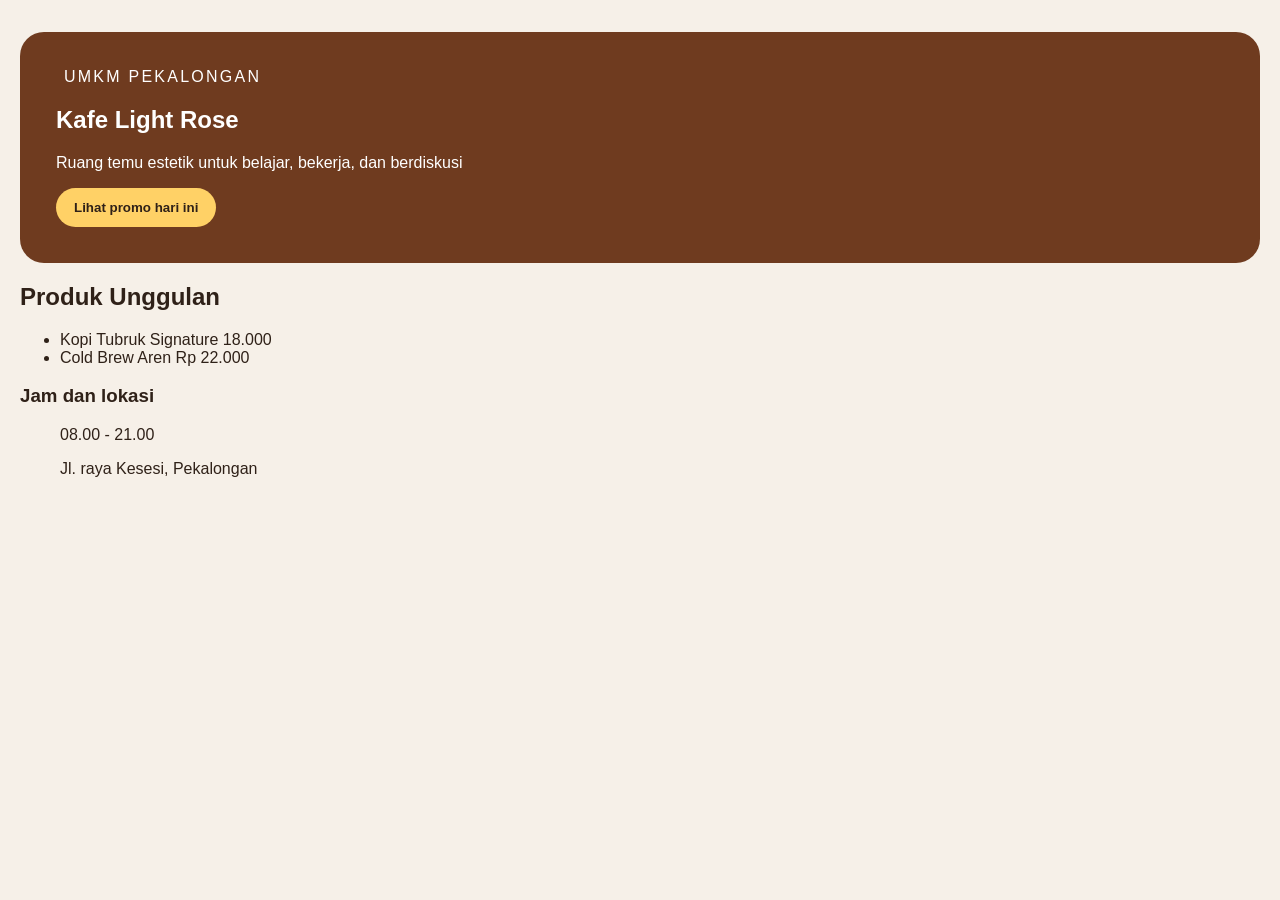
==== index.html @ cd609047 "Perbaiki path CSS agar terbaca di GitHub Pages" ====
<doctype html>
<html lang= "id">
    <head>
        <meta  charset="utf-8" />
        <meta name="viewport" content="width=device-width, initial-scale-1" /> 
        <title> Kafe Light Rose </title> 
        <link rel="stylesheet" href="CSS/style.css" /> 
    </head> 
    <body>
       <main class="page">
             <section class="hero"> 
             <p class="eyebrow"> UMKM Pekalongan</p> 
             <h1> Kafe Light Rose </h1> 
             <p> Ruang temu estetik untuk belajar, bekerja, dan berdiskusi</p> 
             <button id="promoButton" type="button">Lihat promo hari ini</button> 
            </section> 

            <section aria-labelledby="produk-title">
            <h2 id="produk-title">Produk Unggulan</h2> 
            <ul class="product"> 
                <li> Kopi Tubruk Signature 18.000</1i> 
                <li> Cold Brew Aren Rp 22.000</li>
            </ul> 
            </section> 

            <section aria-labelledby="buka-lokasi">
                <h3 id="buka-lokasi"> Jam dan lokasi</h3>
                <ul class= "info">
                    <P> 08.00 - 21.00</P>
                    <p> Jl. raya Kesesi, Pekalongan </p>
                </ul>
            </section>


        </main> 
        <script src="JS/script.js"></script> 
    </body> 
    </html>
---- CSS/style.css ----
body {
    margin: 0;
    color: #2f2118;
    background: #f6f0e8;
    font-family: Arial, sans-serif;
}

.page {
    max-width: 920 px;
    margin: 0 auto;
    padding: 32px 20px;
}

.hero {
    padding: 36px;
    color: white;
    background: #6f3b1f;
    border-radius: 24px;
}

.eyebrow {
    margin: 0.0 8px;
    letter-spacing: 0.14em;
    text-transform: uppercase;
}

.products {
    padding-left: 1.2rem;
}

button {
    padding: 12px 18px;
    color: #2f2118;
    font-weight: 700;
    cursor: pointer;
    background: #ffd166;
    border: 0;
    border-radius: 999px;
}
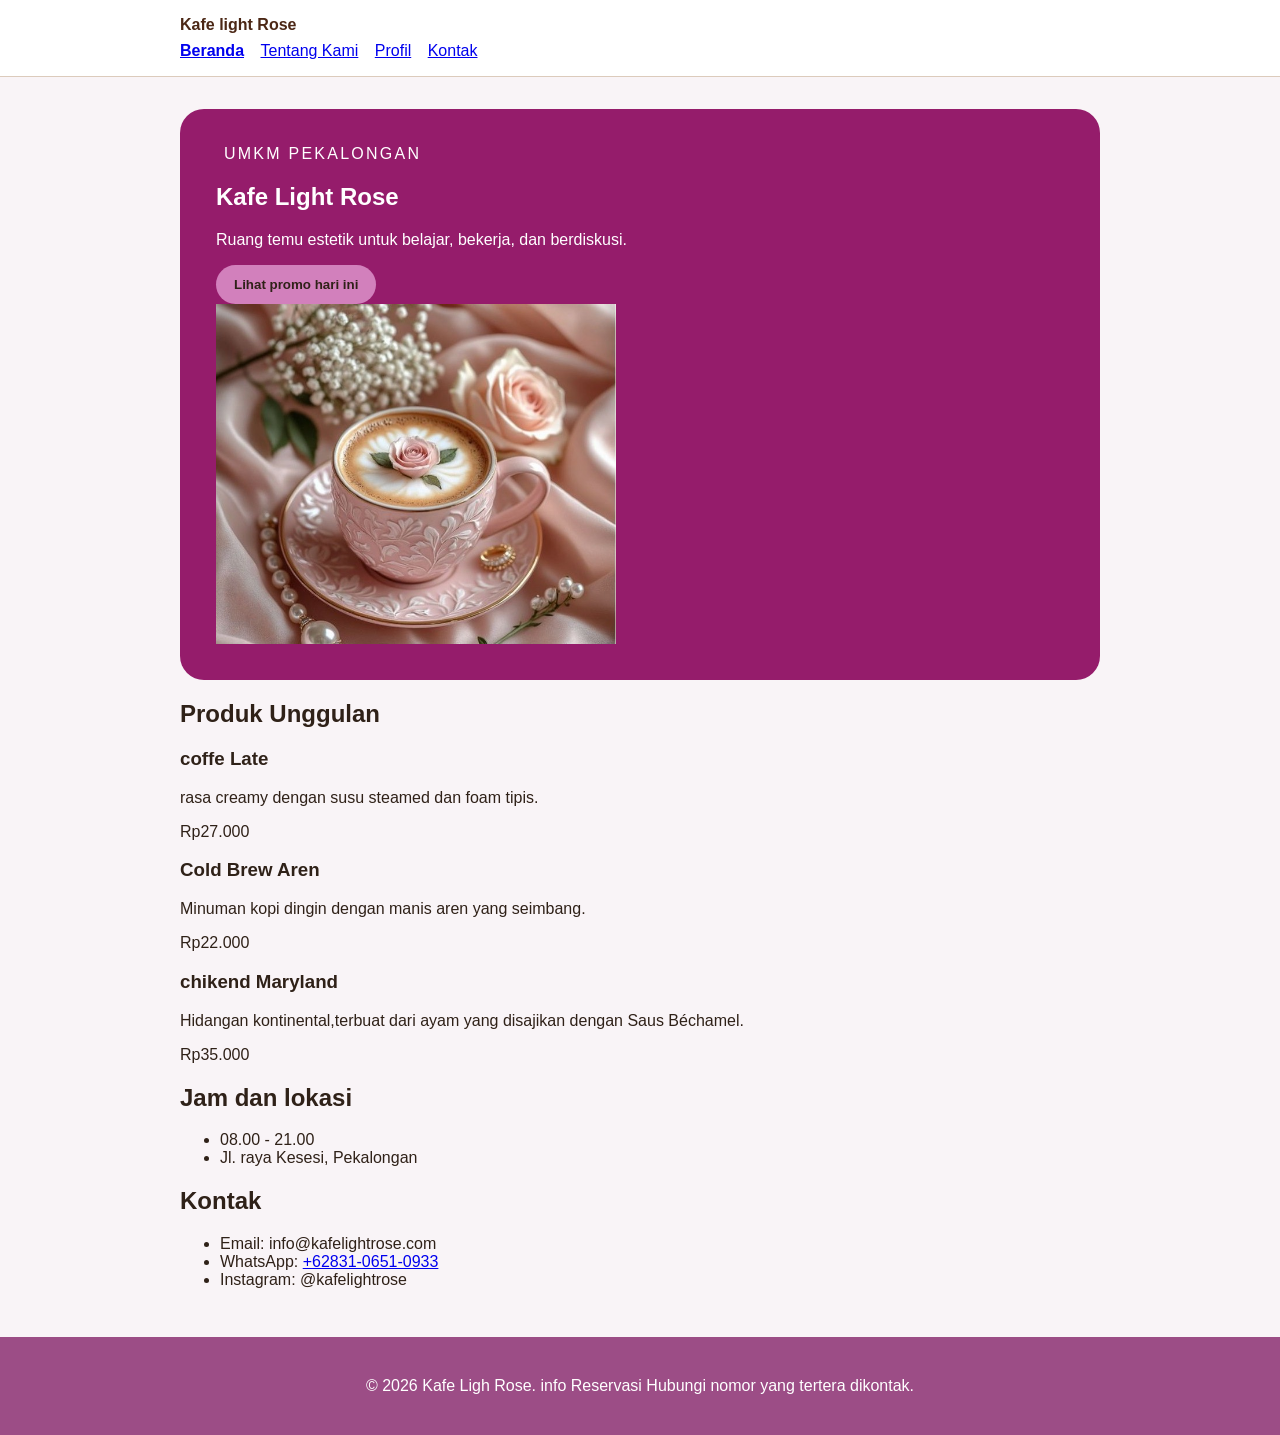
==== commit 7827a9ac: "feat: tambah semantic html dan navigasi dua halaman" ====
--- a/index.html
+++ b/index.html
@@ -1,38 +1,81 @@
-<doctype html>
+<!doctype html>
 <html lang= "id">
     <head>
         <meta  charset="utf-8" />
-        <meta name="viewport" content="width=device-width, initial-scale-1" /> 
+        <meta name="viewport" content="width=device-width, initial-scale=1" /> 
         <title> Kafe Light Rose </title> 
         <link rel="stylesheet" href="CSS/style.css" /> 
+
     </head> 
     <body>
-       <main class="page">
-             <section class="hero"> 
-             <p class="eyebrow"> UMKM Pekalongan</p> 
-             <h1> Kafe Light Rose </h1> 
-             <p> Ruang temu estetik untuk belajar, bekerja, dan berdiskusi</p> 
-             <button id="promoButton" type="button">Lihat promo hari ini</button> 
-            </section> 
+  <a class="skip-link" href="#konten">Lewati ke konten utama</a>
+  <header class="site-header">
+    <nav class="nav" aria-label="Navigasi utama">
+      <a class="brand" href="index.html">Kafe light Rose </a>
+      <ul>
+        <li><a aria-current="page" href="index.html">Beranda</a></li>
+        <li><a href="tentang.html">Tentang Kami</a></li>
+        <li><a href="#profil">Profil</a></li>
+        <li><a href="#kontak">Kontak</a></li>
+      </ul>
+    </nav>
+  </header>
 
-            <section aria-labelledby="produk-title">
-            <h2 id="produk-title">Produk Unggulan</h2> 
-            <ul class="product"> 
-                <li> Kopi Tubruk Signature 18.000</1i> 
-                <li> Cold Brew Aren Rp 22.000</li>
-            </ul> 
-            </section> 
+  <main id="konten" class="page">
+    <section id="profil" class="hero" aria-labelledby="hero-title">
+      <p class="eyebrow">UMKM Pekalongan</p>
+      <h1 id="hero-title">Kafe Light Rose</h1>
+      <p>Ruang temu estetik untuk belajar, bekerja, dan berdiskusi.</p>
+      <button id="promoButton" type="button">Lihat promo hari ini</button>
 
-            <section aria-labelledby="buka-lokasi">
-                <h3 id="buka-lokasi"> Jam dan lokasi</h3>
-                <ul class= "info">
-                    <P> 08.00 - 21.00</P>
-                    <p> Jl. raya Kesesi, Pekalongan </p>
-                </ul>
-            </section>
+      <img src="assets/images/coffeRose.jpg" alt="Etalase Menu kafe Light Rose" />
+      
+    </section>
+    
+    <section aria-labelledby="produk-title">
+      <h2 id="produk-title">Produk Unggulan</h2>  
+      <div class="product-list">
+       <article class="product-card">
+        <h3>coffe Late</h3>
+        <p>rasa creamy dengan susu steamed dan foam tipis.</p>
+        <p class="price">Rp27.000</p>
+      </article>
+      <article class="product-card">
+        <h3>Cold Brew Aren</h3>
+        <p>Minuman kopi dingin dengan manis aren yang seimbang.</p>
+        <p class="price">Rp22.000</p>
+      </article>
+      <article class="product-card">
+        <h3>chikend Maryland</h3>
+        <p>Hidangan kontinental,terbuat dari ayam yang disajikan dengan Saus Béchamel.</p>
+        <p class="price">Rp35.000</p>
+      </article>
+    </div>
+  </section> 
 
+  <section aria-labelledby="buka-lokasi">
+    <h2 id="buka-lokasi"> Jam dan lokasi</h2>
+    <ul class= "info">
+      <li> 08.00 - 21.00</li>
+      <li> Jl. raya Kesesi, Pekalongan </li>
+    </ul>
+  </section>
 
-        </main> 
-        <script src="JS/script.js"></script> 
+  <section id="kontak" aria-labelledby="kontak-title">
+    <h2 id="kontak-title">Kontak</h2>
+    <ul>
+      <li>Email: info@kafelightrose.com</li>
+      <li>WhatsApp: <a href="https://wa.me/6283106510933" target="_blank">+62831-0651-0933</a></li>
+      <li>Instagram: @kafelightrose</li>
+    </ul>
+  </section>
+
+</main> 
+
+<footer class="site-footer">
+  <p>&copy; 2026 Kafe Ligh Rose. info Reservasi Hubungi nomor yang tertera dikontak.</p> 
+</footer>
+     <script src="JS/script.js"></script> 
     </body> 
-    </html>+  </html>
+  
--- a/CSS/style.css
+++ b/CSS/style.css
@@ -1,12 +1,12 @@
 body {
     margin: 0;
     color: #2f2118;
-    background: #f6f0e8;
+    background: #f9f4f7;
     font-family: Arial, sans-serif;
 }
 
 .page {
-    max-width: 920 px;
+    max-width: 920px;
     margin: 0 auto;
     padding: 32px 20px;
 }
@@ -14,17 +14,17 @@
 .hero {
     padding: 36px;
     color: white;
-    background: #6f3b1f;
+    background: #951c6b;
     border-radius: 24px;
 }
 
 .eyebrow {
-    margin: 0.0 8px;
+    margin: 0 8px;
     letter-spacing: 0.14em;
     text-transform: uppercase;
 }
 
-.products {
+.products-list {
     padding-left: 1.2rem;
 }
 
@@ -33,7 +33,33 @@
     color: #2f2118;
     font-weight: 700;
     cursor: pointer;
-    background: #ffd166;
+    background: #d280bc;
     border: 0;
     border-radius: 999px;
-}+}
+.skip-link { position: absolute; left: -9999px; padding: 8px 12px; color: white; background: #2f2118; }
+.skip-link:focus { top: 8px; left: 8px; }
+.site-header { padding: 16px 20px; background: white; border-bottom: 1px solid #dccbbc; }
+.nav { max-width: 920px; margin: 0 auto; }
+.brand { display: inline-block; margin-bottom: 8px; color: #4b2715; font-weight: 800; text-decoration: none; }
+.nav ul { padding: 0; margin: 0; list-style: none; }
+.nav li { display: inline-block; margin-right: 12px; }
+.nav a[aria-current="page"] { font-weight: 800; }
+a:focus-visible,
+button:focus-visible { outline: 3px solid #2563eb; outline-offset: 3px; }
+.site-footer { padding: 24px 20px; color: white; text-align: center; background: #9c4d86; }
+
+img {
+    width: 400px;
+    height: auto;
+    display: block;
+}
+.site-footer a {
+    color: white;
+    text-decoration: none;
+    font-weight: 700;
+}
+
+.site-footer a:hover {
+    text-decoration: underline;
+}
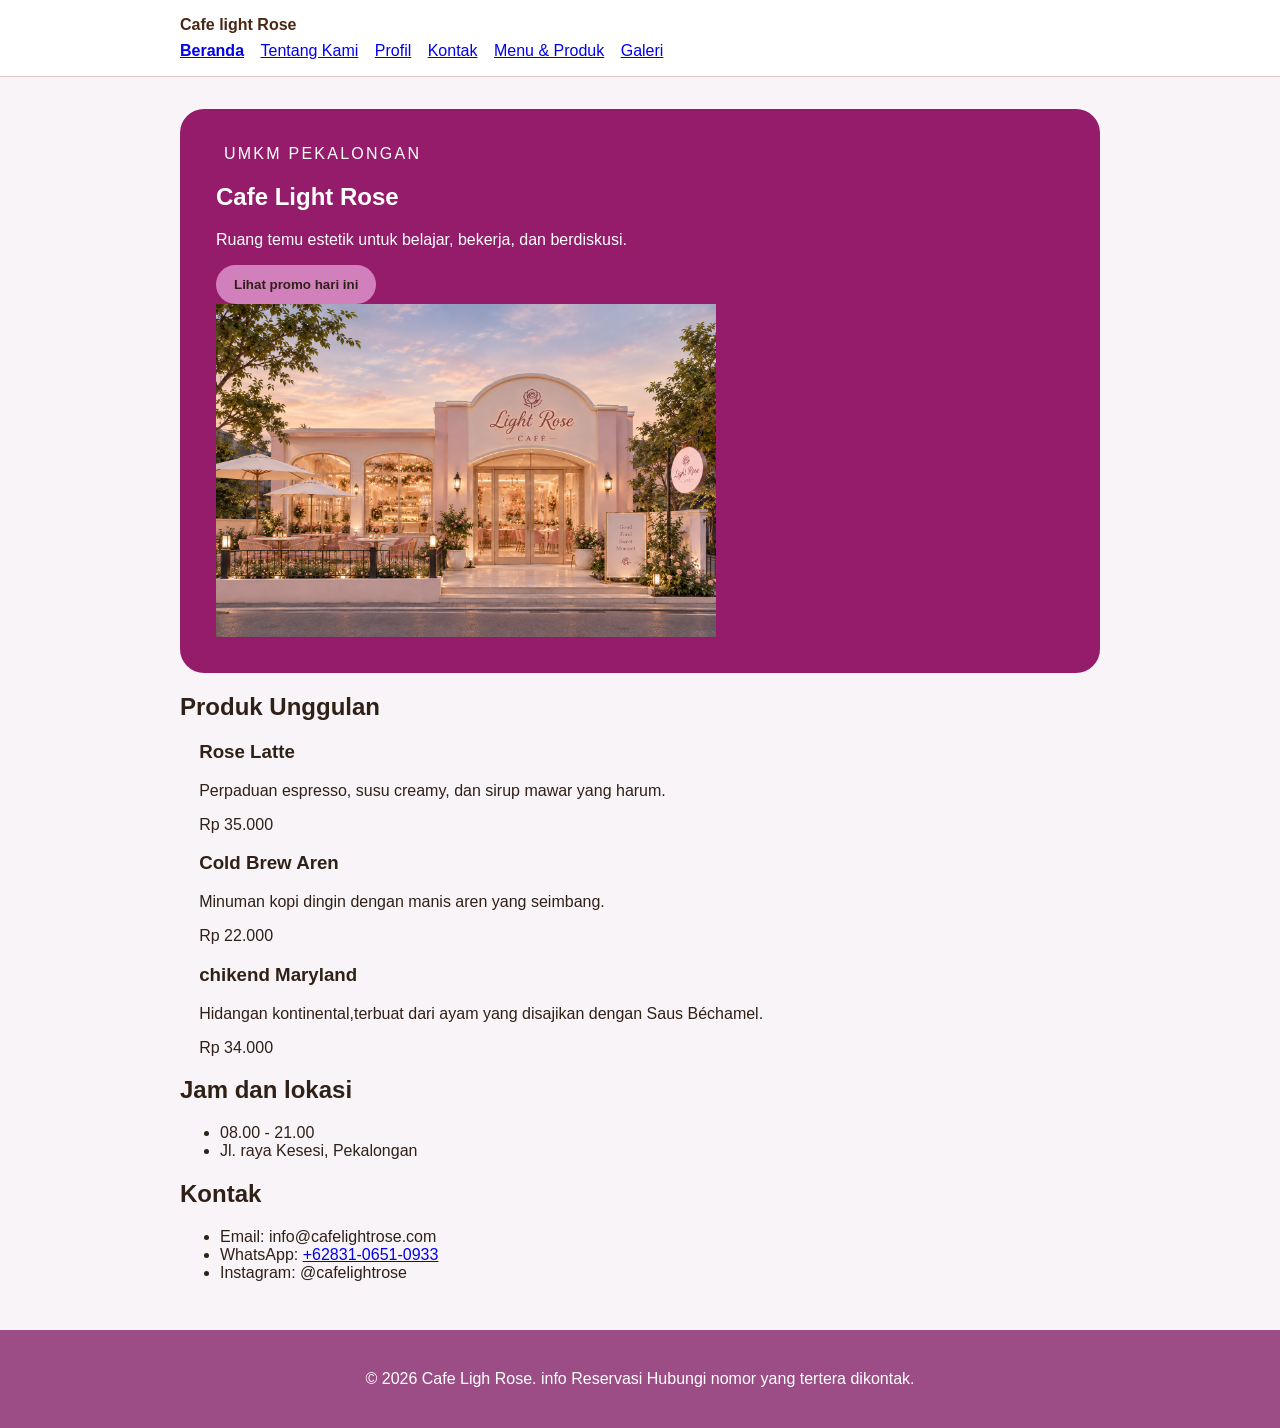
==== commit 45c454a3: "feat: tambah media dan tabel katalog" ====
--- a/index.html
+++ b/index.html
@@ -3,7 +3,7 @@
     <head>
         <meta  charset="utf-8" />
         <meta name="viewport" content="width=device-width, initial-scale=1" /> 
-        <title> Kafe Light Rose </title> 
+        <title> Cafe Light Rose </title> 
         <link rel="stylesheet" href="CSS/style.css" /> 
 
     </head> 
@@ -11,12 +11,14 @@
   <a class="skip-link" href="#konten">Lewati ke konten utama</a>
   <header class="site-header">
     <nav class="nav" aria-label="Navigasi utama">
-      <a class="brand" href="index.html">Kafe light Rose </a>
+      <a class="brand" href="index.html">Cafe light Rose </a>
       <ul>
         <li><a aria-current="page" href="index.html">Beranda</a></li>
         <li><a href="tentang.html">Tentang Kami</a></li>
         <li><a href="#profil">Profil</a></li>
         <li><a href="#kontak">Kontak</a></li>
+        <li><a href="produk.html">Menu & Produk</a></li>
+        <li><a href="galeri.html">Galeri</a></li>
       </ul>
     </nav>
   </header>
@@ -24,11 +26,11 @@
   <main id="konten" class="page">
     <section id="profil" class="hero" aria-labelledby="hero-title">
       <p class="eyebrow">UMKM Pekalongan</p>
-      <h1 id="hero-title">Kafe Light Rose</h1>
+      <h1 id="hero-title">Cafe Light Rose</h1>
       <p>Ruang temu estetik untuk belajar, bekerja, dan berdiskusi.</p>
       <button id="promoButton" type="button">Lihat promo hari ini</button>
 
-      <img src="assets/images/coffeRose.jpg" alt="Etalase Menu kafe Light Rose" />
+      <img src="assets/images/KafeRose.png" alt="Etalase Menu Cafe Light Rose" />
       
     </section>
     
@@ -36,19 +38,19 @@
       <h2 id="produk-title">Produk Unggulan</h2>  
       <div class="product-list">
        <article class="product-card">
-        <h3>coffe Late</h3>
-        <p>rasa creamy dengan susu steamed dan foam tipis.</p>
-        <p class="price">Rp27.000</p>
+        <h3>Rose Latte</h3>
+        <p>Perpaduan espresso, susu creamy, dan sirup mawar yang harum.</p>
+        <p class="price">Rp 35.000</p>
       </article>
       <article class="product-card">
         <h3>Cold Brew Aren</h3>
         <p>Minuman kopi dingin dengan manis aren yang seimbang.</p>
-        <p class="price">Rp22.000</p>
+        <p class="price">Rp 22.000</p>
       </article>
       <article class="product-card">
         <h3>chikend Maryland</h3>
         <p>Hidangan kontinental,terbuat dari ayam yang disajikan dengan Saus Béchamel.</p>
-        <p class="price">Rp35.000</p>
+        <p class="price">Rp 34.000</p>
       </article>
     </div>
   </section> 
@@ -64,16 +66,16 @@
   <section id="kontak" aria-labelledby="kontak-title">
     <h2 id="kontak-title">Kontak</h2>
     <ul>
-      <li>Email: info@kafelightrose.com</li>
+      <li>Email: info@cafelightrose.com</li>
       <li>WhatsApp: <a href="https://wa.me/6283106510933" target="_blank">+62831-0651-0933</a></li>
-      <li>Instagram: @kafelightrose</li>
+      <li>Instagram: @cafelightrose</li>
     </ul>
   </section>
 
 </main> 
 
 <footer class="site-footer">
-  <p>&copy; 2026 Kafe Ligh Rose. info Reservasi Hubungi nomor yang tertera dikontak.</p> 
+  <p>&copy; 2026 Cafe Ligh Rose. info Reservasi Hubungi nomor yang tertera dikontak.</p> 
 </footer>
      <script src="JS/script.js"></script> 
     </body> 
--- a/CSS/style.css
+++ b/CSS/style.css
@@ -24,7 +24,7 @@
     text-transform: uppercase;
 }
 
-.products-list {
+.product-list {
     padding-left: 1.2rem;
 }
 
@@ -50,10 +50,13 @@
 .site-footer { padding: 24px 20px; color: white; text-align: center; background: #9c4d86; }
 
 img {
-    width: 400px;
+    width: 500px;
+    max-width: 100%;
     height: auto;
     display: block;
+    margin-top: 0;
 }
+
 .site-footer a {
     color: white;
     text-decoration: none;
@@ -63,3 +66,10 @@
 .site-footer a:hover {
     text-decoration: underline;
 }
+
+figure { margin: 0 0 24px; }
+figcaption { margin-top: 8px; color: #6b5b52; }
+table { width: 100%; border-collapse: collapse; }
+caption { margin-bottom: 8px; font-weight: 700; text-align: left; }
+th,
+td { padding: 10px; text-align: left; border: 1px solid #dccbbc; }
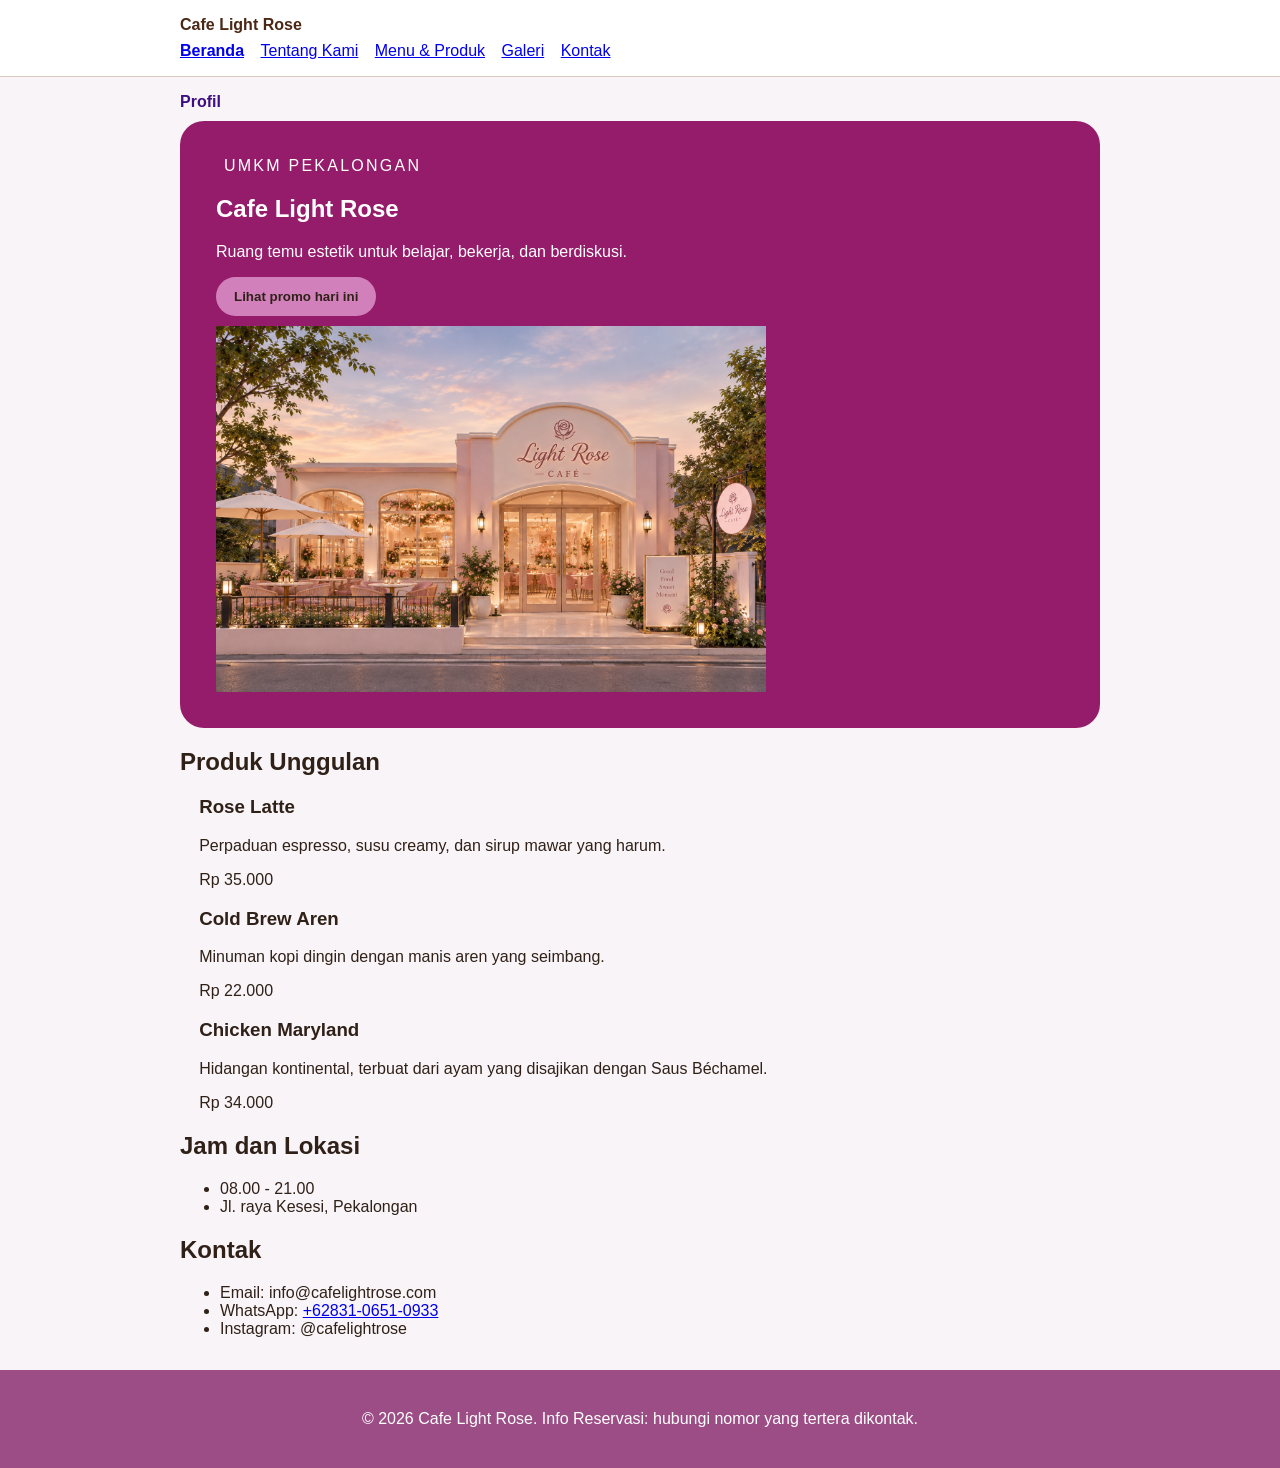
==== commit adc92398: "feat: tambah form kontak aksesibel dan preview" ====
--- a/index.html
+++ b/index.html
@@ -1,5 +1,5 @@
 <!doctype html>
-<html lang= "id">
+<html lang="id">
     <head>
         <meta  charset="utf-8" />
         <meta name="viewport" content="width=device-width, initial-scale=1" /> 
@@ -11,19 +11,23 @@
   <a class="skip-link" href="#konten">Lewati ke konten utama</a>
   <header class="site-header">
     <nav class="nav" aria-label="Navigasi utama">
-      <a class="brand" href="index.html">Cafe light Rose </a>
+      <a class="brand" href="index.html">Cafe Light Rose</a>
       <ul>
         <li><a aria-current="page" href="index.html">Beranda</a></li>
         <li><a href="tentang.html">Tentang Kami</a></li>
-        <li><a href="#profil">Profil</a></li>
-        <li><a href="#kontak">Kontak</a></li>
         <li><a href="produk.html">Menu & Produk</a></li>
         <li><a href="galeri.html">Galeri</a></li>
+        <li><a href="kontak.html">Kontak</a></li>
       </ul>
     </nav>
   </header>
 
   <main id="konten" class="page">
+    <nav class="sub-nav">
+     <ul>
+      <li><a href="#profil">Profil</a></li>
+     </ul>
+    </nav>
     <section id="profil" class="hero" aria-labelledby="hero-title">
       <p class="eyebrow">UMKM Pekalongan</p>
       <h1 id="hero-title">Cafe Light Rose</h1>
@@ -31,7 +35,6 @@
       <button id="promoButton" type="button">Lihat promo hari ini</button>
 
       <img src="assets/images/KafeRose.png" alt="Etalase Menu Cafe Light Rose" />
-      
     </section>
     
     <section aria-labelledby="produk-title">
@@ -48,18 +51,18 @@
         <p class="price">Rp 22.000</p>
       </article>
       <article class="product-card">
-        <h3>chikend Maryland</h3>
-        <p>Hidangan kontinental,terbuat dari ayam yang disajikan dengan Saus Béchamel.</p>
+        <h3>Chicken Maryland</h3>
+        <p>Hidangan kontinental, terbuat dari ayam yang disajikan dengan Saus Béchamel.</p>
         <p class="price">Rp 34.000</p>
       </article>
     </div>
   </section> 
 
   <section aria-labelledby="buka-lokasi">
-    <h2 id="buka-lokasi"> Jam dan lokasi</h2>
-    <ul class= "info">
-      <li> 08.00 - 21.00</li>
-      <li> Jl. raya Kesesi, Pekalongan </li>
+    <h2 id="buka-lokasi">Jam dan Lokasi</h2>
+    <ul class="info">
+      <li>08.00 - 21.00</li>
+      <li>Jl. raya Kesesi, Pekalongan</li>
     </ul>
   </section>
 
@@ -75,7 +78,7 @@
 </main> 
 
 <footer class="site-footer">
-  <p>&copy; 2026 Cafe Ligh Rose. info Reservasi Hubungi nomor yang tertera dikontak.</p> 
+  <p>&copy; 2026 Cafe Light Rose. Info Reservasi: hubungi nomor yang tertera dikontak.</p> 
 </footer>
      <script src="JS/script.js"></script> 
     </body> 
--- a/CSS/style.css
+++ b/CSS/style.css
@@ -8,7 +8,41 @@
 .page {
     max-width: 920px;
     margin: 0 auto;
-    padding: 32px 20px;
+    padding: 16px 20px;
+}
+
+.sub-nav {
+    margin-bottom: 10px;
+}
+.sub-nav ul {
+
+    padding: 0;
+
+    margin: 0;
+
+    list-style: none;
+
+}
+
+.sub-nav li {
+
+    display: inline-block;
+
+}
+.sub-nav a {
+
+    color: #3e0f81;
+
+    text-decoration: none;
+
+    font-weight: 600;
+
+}
+
+.sub-nav a:hover {
+
+    text-decoration: underline;
+
 }
 
 .hero {
@@ -16,6 +50,14 @@
     color: white;
     background: #951c6b;
     border-radius: 24px;
+}
+
+#profil button {
+  margin-bottom: 5px; 
+}
+
+#profil img {
+  margin-top: 5px; 
 }
 
 .eyebrow {
@@ -50,7 +92,7 @@
 .site-footer { padding: 24px 20px; color: white; text-align: center; background: #9c4d86; }
 
 img {
-    width: 500px;
+    width: 550px;
     max-width: 100%;
     height: auto;
     display: block;
@@ -73,3 +115,9 @@
 caption { margin-bottom: 8px; font-weight: 700; text-align: left; }
 th,
 td { padding: 10px; text-align: left; border: 1px solid #dccbbc; }
+
+.field { margin-bottom: 16px; }
+.field label { display: block; margin-bottom: 6px; }
+fieldset { margin: 0 0 16px; }
+#preview-form { padding: 16px; white-space: pre-wrap; background: white; border: 1px solid #dccbbc; }
+
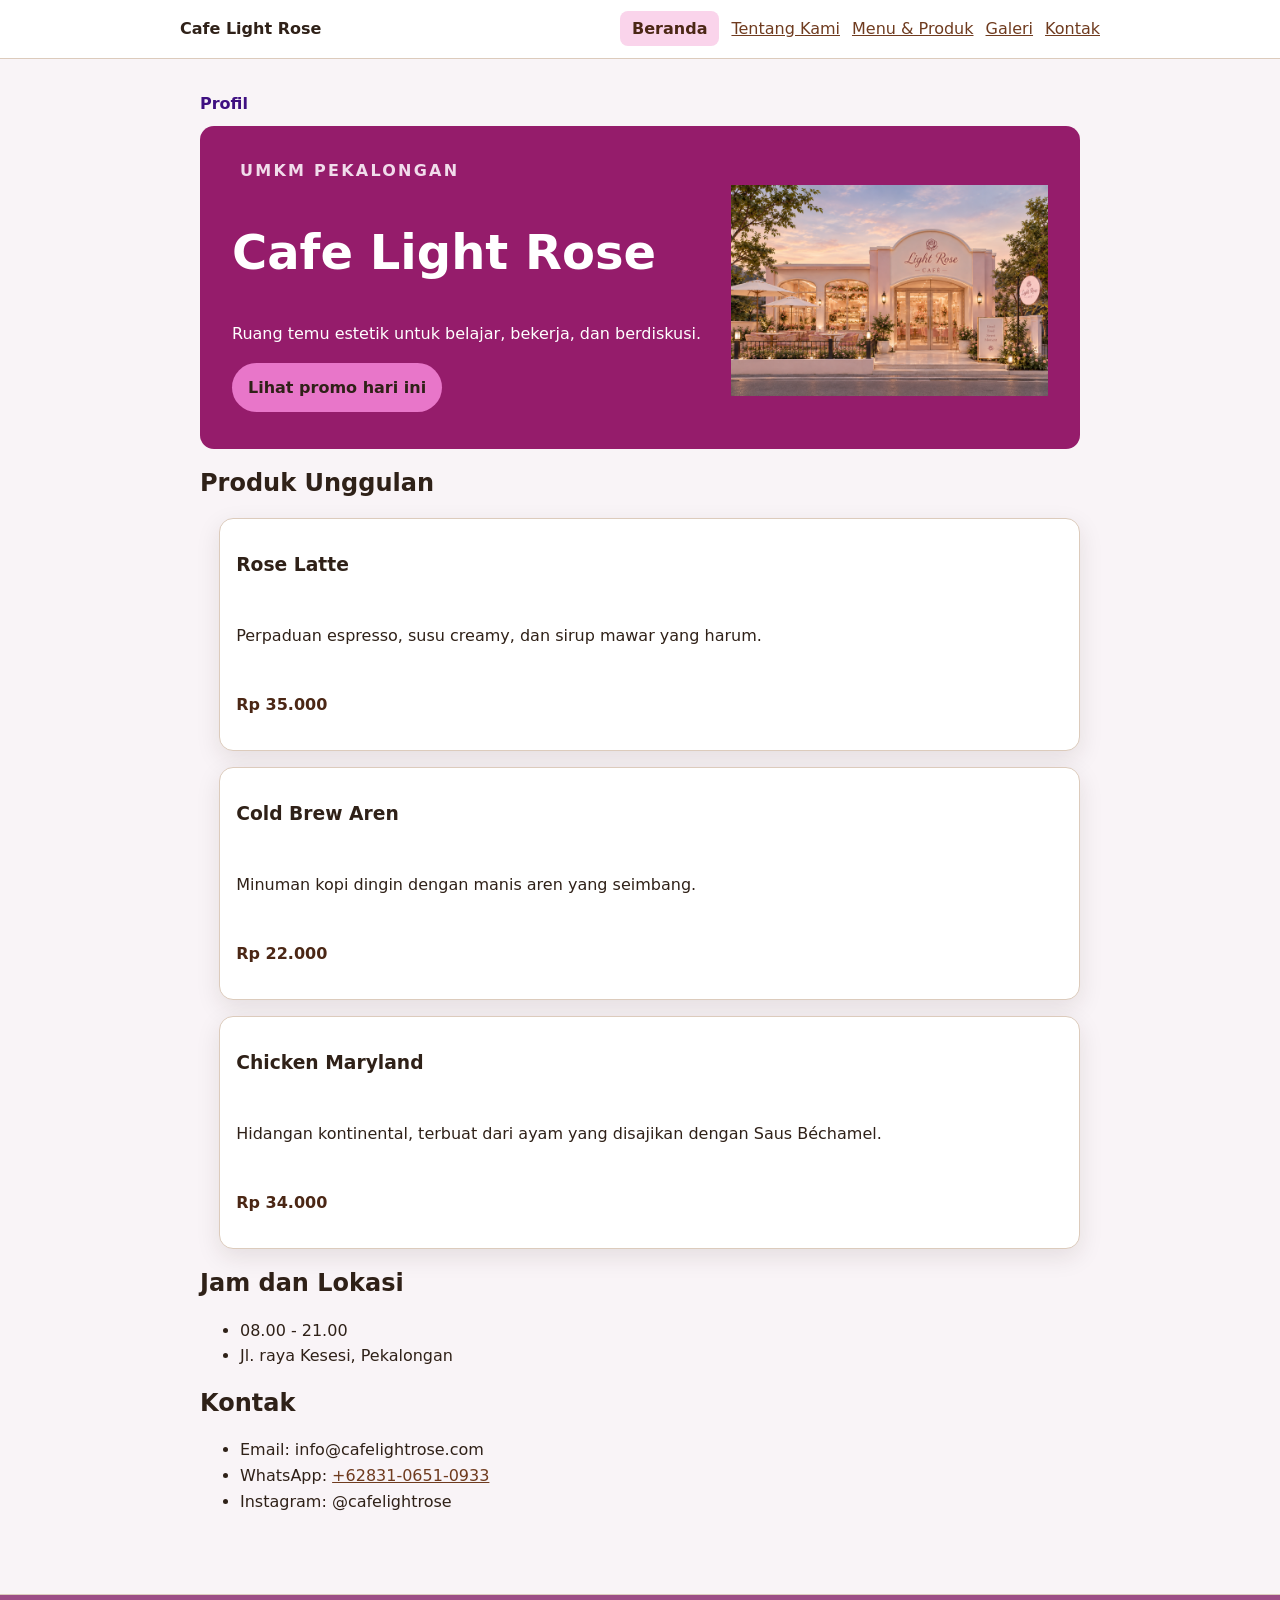
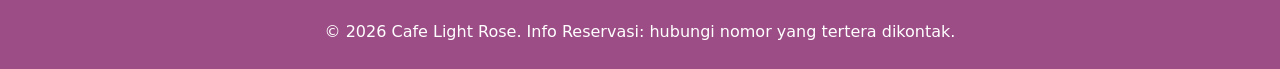
==== commit 61439039: "feat: bangun layout flexbox dan grid" ====
--- a/index.html
+++ b/index.html
@@ -29,11 +29,12 @@
      </ul>
     </nav>
     <section id="profil" class="hero" aria-labelledby="hero-title">
-      <p class="eyebrow">UMKM Pekalongan</p>
-      <h1 id="hero-title">Cafe Light Rose</h1>
-      <p>Ruang temu estetik untuk belajar, bekerja, dan berdiskusi.</p>
-      <button id="promoButton" type="button">Lihat promo hari ini</button>
-
+      <div class="hero-content">
+        <p class="eyebrow">UMKM Pekalongan</p>
+        <h1 id="hero-title">Cafe Light Rose</h1>
+        <p>Ruang temu estetik untuk belajar, bekerja, dan berdiskusi.</p>
+        <button id="promoButton" type="button">Lihat promo hari ini</button>
+      </div>
       <img src="assets/images/KafeRose.png" alt="Etalase Menu Cafe Light Rose" />
     </section>
     
--- a/CSS/style.css
+++ b/CSS/style.css
@@ -1,123 +1,423 @@
+:root {
+    --color-primary: #6f3b1f;
+    --color-primary-strong: #4b2715;
+    --color-text: #2f2118;
+    --color-muted: #6b5b52;
+    --color-surface: #ffffff;
+    --color-surface-soft: #f9f4f7;
+    --color-border: #dccbbc;
+    --color-focus: #1d4ed8;
+    --color-accent: #9c4d86;
+    --color-accent-soft: #fad4eb;
+    --color-hero: #951c6b;
+    --color-button: #d280bc;
+    --color-button-hero: #e876c9;
+    --color-button-hero-hover: #f9aae7;
+
+    --space-1: 0.5rem;
+    --space-2: 0.75rem;
+    --space-3: 1rem;
+    --space-4: 1.5rem;
+    --space-5: 2rem;
+
+    --radius-sm: 0.5rem;
+    --radius-md: 0.875rem;
+    --radius-card: 0.875rem;
+    --radius-control: 999px;
+
+    --shadow-card: 0 0.5rem 1.5rem rgb(47 33 24 / 0.1);
+}
+
+*,
+*::before,
+*::after {
+    box-sizing: border-box;
+}
+
+html {
+    color-scheme: light;
+}
+
 body {
     margin: 0;
-    color: #2f2118;
-    background: #f9f4f7;
-    font-family: Arial, sans-serif;
-}
-
-.page {
-    max-width: 920px;
-    margin: 0 auto;
-    padding: 16px 20px;
-}
-
-.sub-nav {
-    margin-bottom: 10px;
-}
-.sub-nav ul {
-
-    padding: 0;
-
-    margin: 0;
-
-    list-style: none;
-
-}
-
-.sub-nav li {
-
-    display: inline-block;
-
-}
-.sub-nav a {
-
-    color: #3e0f81;
-
-    text-decoration: none;
-
-    font-weight: 600;
-
-}
-
-.sub-nav a:hover {
-
-    text-decoration: underline;
-
-}
-
-.hero {
-    padding: 36px;
-    color: white;
-    background: #951c6b;
-    border-radius: 24px;
-}
-
-#profil button {
-  margin-bottom: 5px; 
-}
-
-#profil img {
-  margin-top: 5px; 
-}
-
-.eyebrow {
-    margin: 0 8px;
-    letter-spacing: 0.14em;
-    text-transform: uppercase;
-}
-
-.product-list {
-    padding-left: 1.2rem;
-}
-
-button {
-    padding: 12px 18px;
-    color: #2f2118;
-    font-weight: 700;
-    cursor: pointer;
-    background: #d280bc;
-    border: 0;
-    border-radius: 999px;
-}
-.skip-link { position: absolute; left: -9999px; padding: 8px 12px; color: white; background: #2f2118; }
-.skip-link:focus { top: 8px; left: 8px; }
-.site-header { padding: 16px 20px; background: white; border-bottom: 1px solid #dccbbc; }
-.nav { max-width: 920px; margin: 0 auto; }
-.brand { display: inline-block; margin-bottom: 8px; color: #4b2715; font-weight: 800; text-decoration: none; }
-.nav ul { padding: 0; margin: 0; list-style: none; }
-.nav li { display: inline-block; margin-right: 12px; }
-.nav a[aria-current="page"] { font-weight: 800; }
-a:focus-visible,
-button:focus-visible { outline: 3px solid #2563eb; outline-offset: 3px; }
-.site-footer { padding: 24px 20px; color: white; text-align: center; background: #9c4d86; }
+    color: var(--color-text);
+    background: var(--color-surface-soft);
+    font-family: system-ui, -apple-system, BlinkMacSystemFont, "Segoe UI", sans-serif;
+    font-size: 1rem;
+    line-height: 1.6;
+}
 
 img {
+    display: block;
     width: 550px;
     max-width: 100%;
     height: auto;
+}
+
+a {
+    color: var(--color-primary);
+}
+
+a:hover {
+    color: var(--color-primary-strong);
+}
+
+:focus-visible {
+    outline: 3px solid var(--color-focus);
+    outline-offset: 3px;
+}
+
+.skip-link {
+    position: absolute;
+    top: -5rem;
+    left: var(--space-3);
+    padding: var(--space-2) var(--space-3);
+    color: var(--color-surface);
+    background: var(--color-text);
+}
+
+.skip-link:focus {
+    top: var(--space-3);
+}
+
+.site-header {
+    padding: var(--space-3) var(--space-4);
+    background: var(--color-surface);
+    border-bottom: 1px solid var(--color-border);
+}
+
+.site-footer {
+    width: 100%;
+    margin-top: var(--space-5);
+    padding: var(--space-4) var(--space-4);
+    color: white;
+    text-align: center;
+    background: var(--color-accent);
+    border-top: 1px solid var(--color-border);
+    border-bottom: 0;
+}
+
+
+.site-footer p {
+    max-width: none;
+    margin: 0 auto;
+}
+
+.nav,
+.page {
+    width: min(100% - 2rem, 60rem);
+    margin-inline: auto;
+}
+
+.nav {
+    max-width: 920px;
+    display: flex;
+    gap: var(--space-3);
+    align-items: center;
+    justify-content: space-between;
+}
+
+.page {
+    max-width: 920px;
+    padding-block: var(--space-5);
+    padding-inline: 20px;
+}
+
+.brand {
+    display: inline-block;
+    margin-bottom: 0;
+    color: var(--color-text);
+    font-weight: 800;
+    text-decoration: none;
+}
+
+.nav ul {
+    display: flex;
+    gap: var(--space-2);
+    flex-wrap: wrap;
+    padding: 0;
+    margin: 0;
+    list-style: none;
+}
+
+.nav li {
+    margin: 0;
+}
+
+.nav a[aria-current="page"] {
+    padding: var(--space-1) var(--space-2);
+    color: var(--color-primary-strong);
+    font-weight: 700;
+    text-decoration: none;
+    background: var(--color-accent-soft);
+    border-radius: var(--radius-sm);
+}
+
+h1,
+h2,
+h3 {
+    line-height: 1.2;
+    text-wrap: balance;
+}
+
+h1 {
+    font-size: clamp(2rem, 6vw, 3rem);
+}
+
+p,
+li {
+    max-width: 68ch;
+}
+
+.eyebrow {
+    margin: 0 8px;
+    color: var(--color-primary);
+    font-weight: 800;
+    letter-spacing: 0.14em;
+    text-transform: uppercase;
+}
+
+.hero .eyebrow {
+    color: #f1dceb;
+}
+
+.price {
+    color: var(--color-primary-strong);
+    font-weight: 800;
+}
+
+.button,
+button {
+    display: inline-block;
+    padding: var(--space-2) var(--space-3);
+    color: var(--color-text);
+    font: inherit;
+    font-weight: 700;
+    text-decoration: none;
+    cursor: pointer;
+    background: var(--color-button);
+    border: 0;
+    border-radius: var(--radius-control);
+}
+
+.button:hover,
+button:hover {
+    color: var(--color-text);
+    background: var(--color-button-hero-hover);
+}
+
+.hero button {
+    color: var(--color-text);
+    background: var(--color-button-hero);
+}
+
+.hero button:hover {
+    color: var(--color-text);
+    background: var(--color-button-hero-hover);
+}
+
+.hero {
+    display: grid;
+    grid-template-columns: 1.2fr 0.8fr;
+    gap: var(--space-4);
+    align-items: center;
+    padding: var(--space-5);
+    color: var(--color-surface);
+    background: var(--color-hero);
+    border-radius: var(--radius-card);
+}
+
+.hero-image{
+    width: 100%;
+    border-radius: var(--radius-md);
+}
+
+
+.product-card {
+    display: flex;
+    flex-direction: column;  
+    gap: var(--space-2); 
+    margin-block: var(--space-3);
+    padding: var(--space-3);
+    background: var(--color-surface);
+    border: 1px solid var(--color-border);
+    border-radius: var(--radius-card);
+    box-shadow: var(--shadow-card);
+}
+
+.product-badge {
+    align-self: flex-start;
+    padding: 0.25rem var(--space-2);
+    color: var(--color-primary-strong);
+    font-size: 0.875rem;
+    font-weight: 800;
+    background: var(--color-accent-soft);
+    border-radius: 999px;
+}
+.media-card,
+table,
+form {
+    margin-block: var(--space-3);
+    padding: var(--space-3);
+    background: var(--color-surface);
+    border: 1px solid var(--color-border);
+    border-radius: var(--radius-card);
+    box-shadow: var(--shadow-card);
+}
+
+
+.media-card {
+    width: fit-content;
+    max-width: 100%;
+}
+
+figure {
+    margin-inline: 0;
+}
+
+figcaption,
+caption {
+    color: var(--color-muted);
+}
+
+figcaption {
+    margin-top: var(--space-2);
+}
+
+table {
+    width: 100%;
+    border-collapse: collapse;
+    border-radius: 0;
+}
+
+caption {
+    margin-bottom: var(--space-2);
+    font-weight: 700;
+    text-align: left;
+}
+
+th,
+td {
+    padding: var(--space-2);
+    text-align: left;
+    border: 1px solid var(--color-border);
+}
+
+th {
+    background: var(--color-surface-soft);
+}
+
+.field {
+    margin-bottom: var(--space-3);
+}
+
+.field label,
+legend {
     display: block;
-    margin-top: 0;
+    margin-bottom: var(--space-1);
+    font-weight: 700;
+}
+
+.field input,
+.field select,
+.field textarea {
+    width: 100%;
+    padding: var(--space-2);
+    color: inherit;
+    font: inherit;
+    background: var(--color-surface);
+    border: 1px solid var(--color-border);
+    border-radius: var(--radius-sm);
+}
+
+input[type="radio"],
+input[type="checkbox"] {
+    width: auto;
+}
+
+fieldset {
+    margin: 0 0 var(--space-3);
+    padding: var(--space-3);
+    border: 1px solid var(--color-border);
+    border-radius: var(--radius-sm);
+}
+
+audio {
+    max-width: 100%;
+}
+
+#preview-form {
+    padding: var(--space-3);
+    white-space: pre-wrap;
+    background: var(--color-surface);
+    border: 1px solid var(--color-border);
+    border-radius: var(--radius-sm);
+}
+
+.sub-nav {
+    margin-bottom: 10px;
+}
+
+.sub-nav ul {
+    padding: 0;
+    margin: 0;
+    list-style: none;
+}
+
+.sub-nav li {
+    display: inline-block;
+}
+
+.sub-nav a {
+    color: #3e0f81;
+    font-weight: 600;
+    text-decoration: none;
+}
+
+.sub-nav a:hover {
+    text-decoration: underline;
+}
+
+#profil button {
+    margin-bottom: 5px;
+}
+
+#profil img {
+    margin-top: 5px;
+}
+
+.product-list {
+    padding-left: 1.2rem;
 }
 
 .site-footer a {
     color: white;
+    font-weight: 700;
     text-decoration: none;
-    font-weight: 700;
 }
 
 .site-footer a:hover {
     text-decoration: underline;
 }
 
-figure { margin: 0 0 24px; }
-figcaption { margin-top: 8px; color: #6b5b52; }
-table { width: 100%; border-collapse: collapse; }
-caption { margin-bottom: 8px; font-weight: 700; text-align: left; }
-th,
-td { padding: 10px; text-align: left; border: 1px solid #dccbbc; }
-
-.field { margin-bottom: 16px; }
-.field label { display: block; margin-bottom: 6px; }
-fieldset { margin: 0 0 16px; }
-#preview-form { padding: 16px; white-space: pre-wrap; background: white; border: 1px solid #dccbbc; }
-
+.card-actions {
+    display: flex;
+    gap: var(--space-2);
+    align-items: center;
+    flex-wrap: wrap;
+    margin-top: auto;
+}
+
+
+.product-grid,
+.gallery-grid {
+    display: grid;
+    grid-template-columns: repeat(3, minmax(0, 1fr));
+    gap: var(--space-3);
+}
+
+.gallery-grid {
+    grid-template-columns: repeat(2, minmax(0, 1fr));
+}
+
+
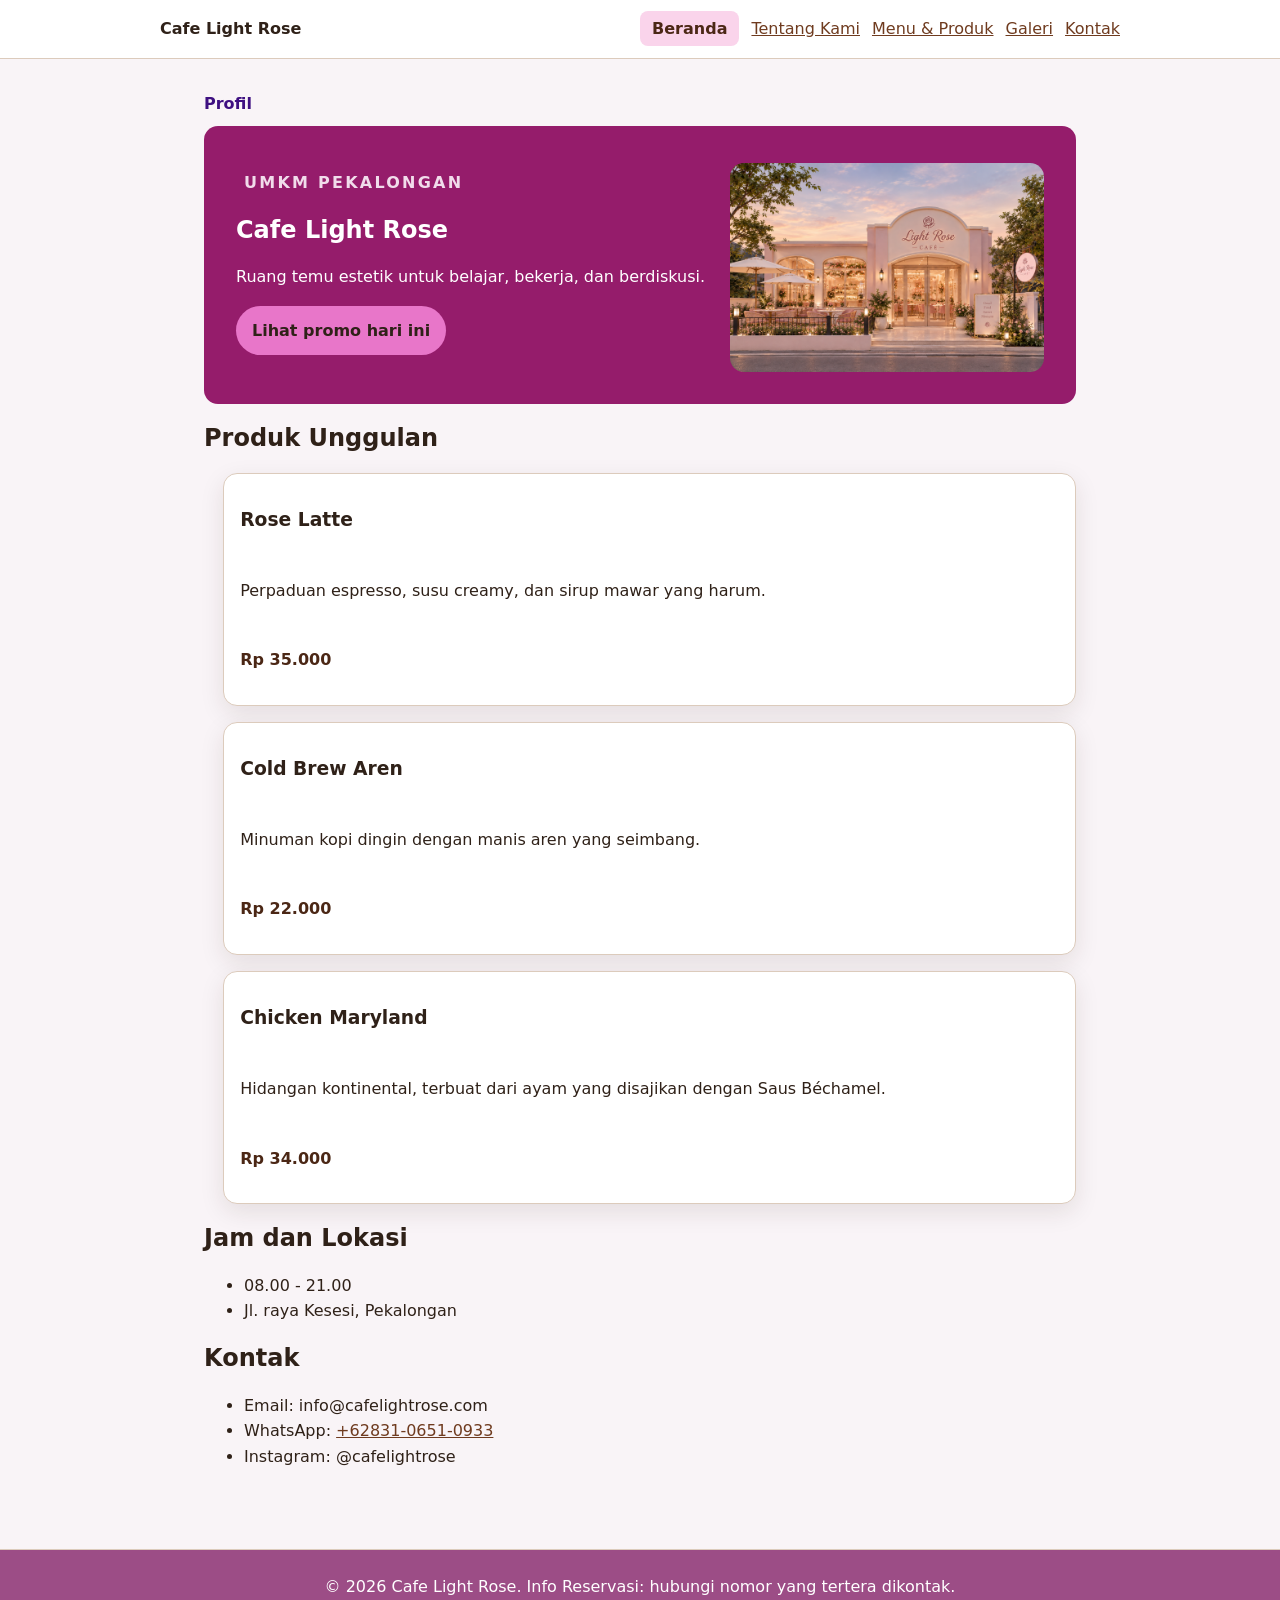
==== commit 1a93487c: "feat: terapkan responsive mobile-first" ====
--- a/index.html
+++ b/index.html
@@ -35,7 +35,7 @@
         <p>Ruang temu estetik untuk belajar, bekerja, dan berdiskusi.</p>
         <button id="promoButton" type="button">Lihat promo hari ini</button>
       </div>
-      <img src="assets/images/KafeRose.png" alt="Etalase Menu Cafe Light Rose" />
+      <img class="hero-image" src="assets/images/KafeRose.png" width="640" height-"360" alt="Etalase Menu Cafe Light Rose" />
     </section>
     
     <section aria-labelledby="produk-title">
--- a/CSS/style.css
+++ b/CSS/style.css
@@ -110,17 +110,18 @@
 }
 
 .nav {
-    max-width: 920px;
+    
     display: flex;
+    flex-direction: column;
     gap: var(--space-3);
-    align-items: center;
-    justify-content: space-between;
+    align-items: flex-start;
+   
 }
 
 .page {
     max-width: 920px;
     padding-block: var(--space-5);
-    padding-inline: 20px;
+    padding-inline: clamp(1rem, 3vw, 1.5rem);
 }
 
 .brand {
@@ -133,6 +134,7 @@
 
 .nav ul {
     display: flex;
+    flex-direction: column;
     gap: var(--space-2);
     flex-wrap: wrap;
     padding: 0;
@@ -160,8 +162,9 @@
     text-wrap: balance;
 }
 
-h1 {
-    font-size: clamp(2rem, 6vw, 3rem);
+h1{
+    font-size: clamp(2rem, 6vm, 3rem)
+
 }
 
 p,
@@ -218,7 +221,7 @@
 
 .hero {
     display: grid;
-    grid-template-columns: 1.2fr 0.8fr;
+    grid-template-columns: 1fr;
     gap: var(--space-4);
     align-items: center;
     padding: var(--space-5);
@@ -412,12 +415,73 @@
 .product-grid,
 .gallery-grid {
     display: grid;
+    grid-template-columns: 1fr;
+    gap: var(--space-3);
+}
+
+.table-scroll {
+    width: 100%;
+  max-width: 100%;
+  overflow-x: auto;
+}
+
+.table-scroll:focus-visible {
+  outline: 3px solid var(--color-focus);
+  outline-offset: 3px;
+}
+
+.table-scroll table {
+  width: 100%;
+  min-width: 40rem;
+  border-collapse: collapse;
+}
+
+
+
+ @media (min-width: 42rem) {
+  .nav ul {
+    flex-direction: row;
+  }
+
+ .gallery-grid {
+    grid-template-columns: repeat(2, minmax(0, 1fr));
+  }
+}
+
+@media (min-width: 48rem) {
+  .hero {
+    grid-template-columns: 1.2fr 0.8fr;
+  }
+
+  .product-grid {
+    grid-template-columns: repeat(2, minmax(0, 1fr));
+  }
+}
+
+@media (min-width: 60rem) {
+  .nav {
+    flex-direction: row;
+    align-items: center;
+    justify-content: space-between;
+  }
+
+  .product-grid {
     grid-template-columns: repeat(3, minmax(0, 1fr));
-    gap: var(--space-3);
-}
-
-.gallery-grid {
-    grid-template-columns: repeat(2, minmax(0, 1fr));
-}
-
-
+  }
+}
+
+
+.table-scroll table {
+  width: 100%;
+  min-width: 40rem;
+  border-collapse: collapse;
+}
+
+
+/* Tabel produk kemasan agar menyesuaikan layar */
+.table-scroll table.kemasan-table {
+    width: 100%;
+    min-width: 0;
+    table-layout: fixed;
+}
+
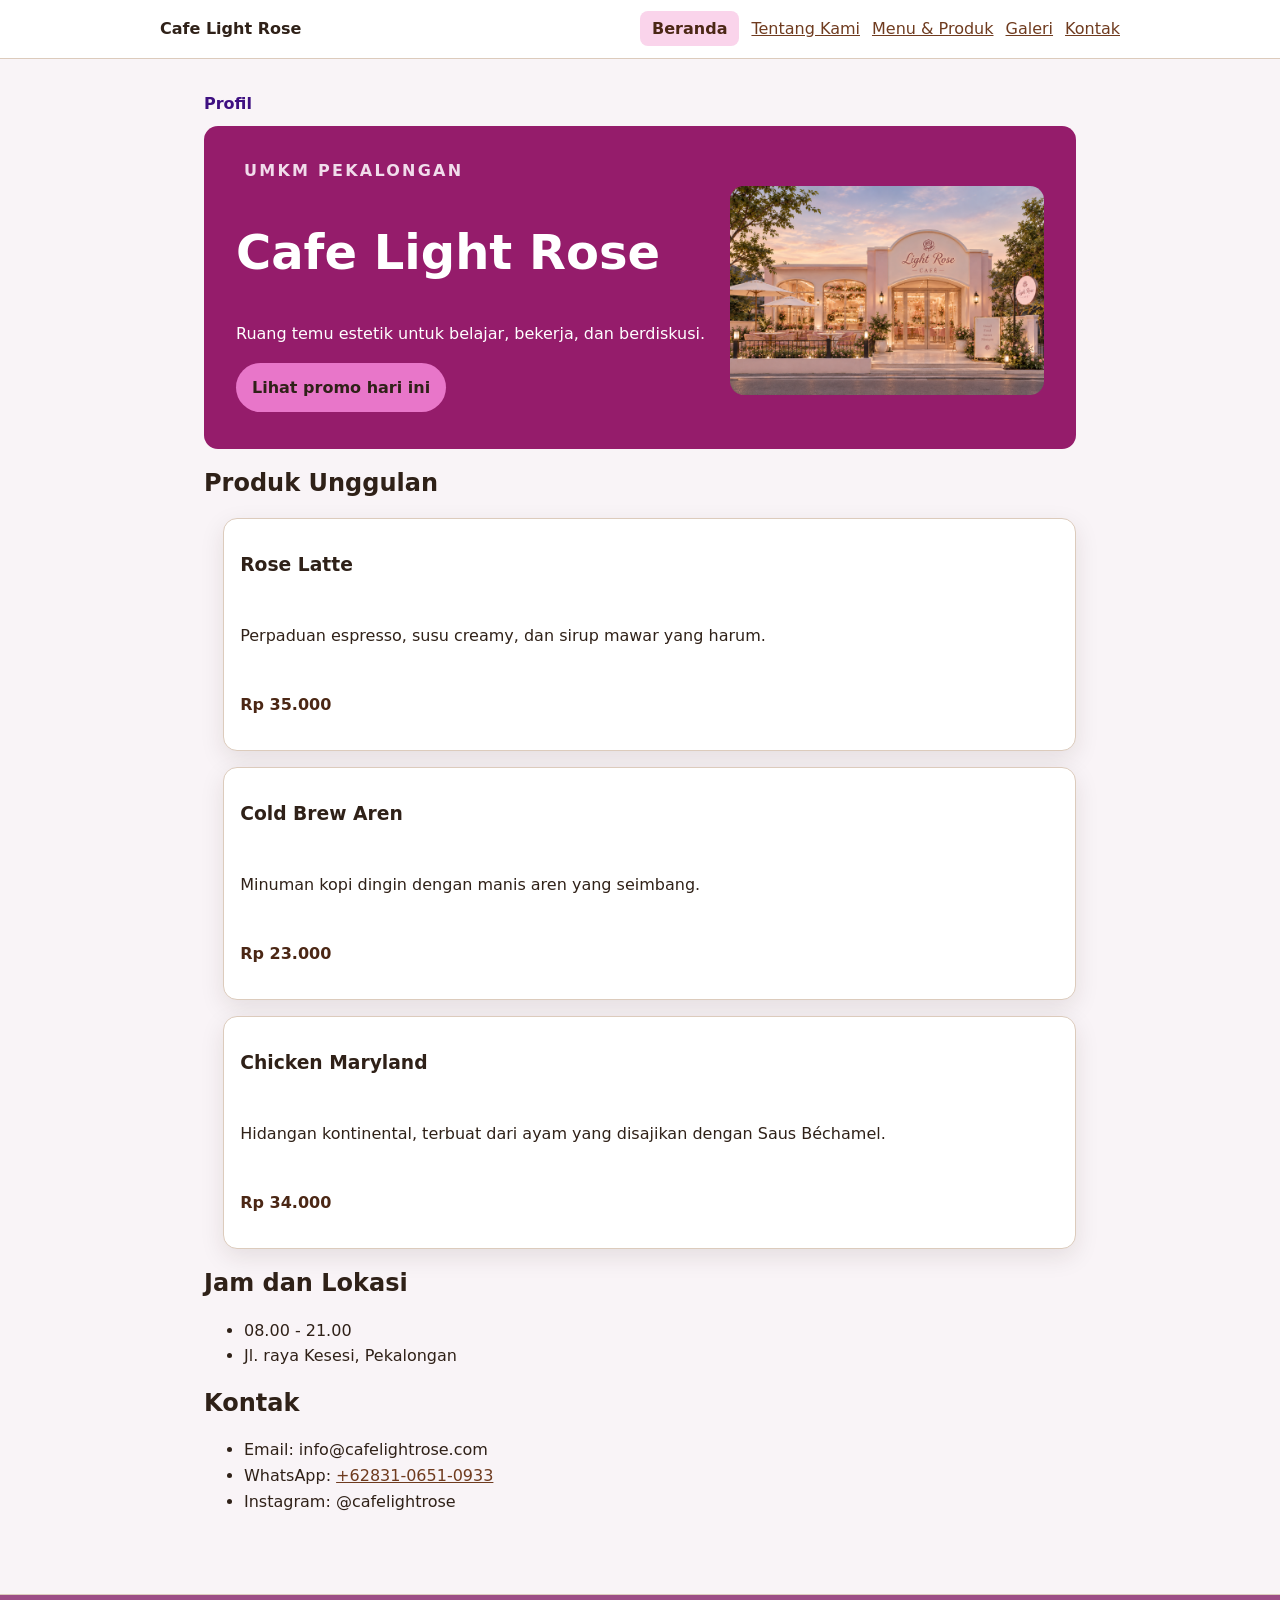
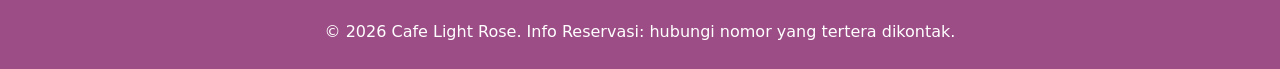
==== commit 9411cde5: "feat: tambahkan data produk dengan javascript" ====
--- a/index.html
+++ b/index.html
@@ -5,14 +5,23 @@
         <meta name="viewport" content="width=device-width, initial-scale=1" /> 
         <title> Cafe Light Rose </title> 
         <link rel="stylesheet" href="CSS/style.css" /> 
-
+        <script src="JS/app.js" defer></script>
     </head> 
     <body>
   <a class="skip-link" href="#konten">Lewati ke konten utama</a>
   <header class="site-header">
     <nav class="nav" aria-label="Navigasi utama">
       <a class="brand" href="index.html">Cafe Light Rose</a>
-      <ul>
+      <button 
+      class="nav-toggle" 
+      type="button"
+      aria-label="Buka menu navigasi"
+      aria-expanded="false"
+      aria-controls="nav-menu"
+      >
+      <span class="hamburger"></span>
+      </button>
+      <ul id="nav-menu">
         <li><a aria-current="page" href="index.html">Beranda</a></li>
         <li><a href="tentang.html">Tentang Kami</a></li>
         <li><a href="produk.html">Menu & Produk</a></li>
@@ -49,7 +58,7 @@
       <article class="product-card">
         <h3>Cold Brew Aren</h3>
         <p>Minuman kopi dingin dengan manis aren yang seimbang.</p>
-        <p class="price">Rp 22.000</p>
+        <p class="price">Rp 23.000</p>
       </article>
       <article class="product-card">
         <h3>Chicken Maryland</h3>
@@ -81,7 +90,8 @@
 <footer class="site-footer">
   <p>&copy; 2026 Cafe Light Rose. Info Reservasi: hubungi nomor yang tertera dikontak.</p> 
 </footer>
+     <script src="JS/navbar.js"></script>
      <script src="JS/script.js"></script> 
-    </body> 
-  </html>
+     </body> 
+     </html>
   
--- a/CSS/style.css
+++ b/CSS/style.css
@@ -163,7 +163,7 @@
 }
 
 h1{
-    font-size: clamp(2rem, 6vm, 3rem)
+    font-size: clamp(2rem, 6vw, 3rem)
 
 }
 
@@ -478,10 +478,108 @@
 }
 
 
-/* Tabel produk kemasan agar menyesuaikan layar */
 .table-scroll table.kemasan-table {
     width: 100%;
     min-width: 0;
     table-layout: fixed;
 }
 
+.js-product-grid {
+    display: grid;
+    grid-template-columns: repeat(auto-fit, minmax(14rem, 1fr));
+    gap: var(--space-4);
+}
+
+.js-product-card {
+    padding: var(--space-4);
+    border: 1px solid var(--color-border);
+    border-radius: var(--radius-card);
+    background: var(--color-surface);
+}
+
+.stock-badge {
+    display: inline-flex;
+    margin-block-start: var(--space-2);
+    padding: 0.25rem 0.6rem;
+    border-radius: 999px;
+    font-size: 0.85rem;
+    font-weight: 700;
+    background: #c7dff9;
+    color: #084488;
+}
+
+.stock-badge.warning {
+    background: #f9e5c7;
+    color: #75420f;
+}
+
+.stock-badge.empty {
+    background: #f9c3d1;
+    color: #a91d4c;
+}
+
+/* Default: laptop dengan layar lebar */
+.nav-toggle {
+  display: none;
+  align-items: center;
+  justify-content: center;
+  padding: 8px;
+  background: var(--color-surface);
+  border: 1px solid var(--color-border);
+  border-radius: 6px;
+  cursor: pointer;
+  flex-shrink: 0;
+}
+
+.hamburger,
+.hamburger::before,
+.hamburger::after {
+  display: block;
+  width: 24px;
+  height: 2px;
+  background: var(--color-text);
+  position: relative;
+}
+
+.hamburger::before,
+.hamburger::after {
+  content: "";
+  position: absolute;
+  left: 0;
+}
+
+.hamburger::before {
+  top: -7px;
+}
+
+.hamburger::after {
+  top: 7px;
+}
+
+/* Layar kecil: navbar menjadi hamburger */
+@media (max-width: 60rem) {
+  .nav {
+    flex-direction: row;
+    flex-wrap: wrap;
+    align-items: center;
+    justify-content: space-between;
+    gap: var(--space-3);
+  }
+
+  .nav-toggle {
+    display: inline-flex;
+  }
+
+  .nav ul#nav-menu {
+    display: none;
+    flex-direction: column;
+    align-items: flex-start;
+    width: 100%;
+    margin: 0;
+    padding: 12px 0;
+  }
+
+  .nav ul#nav-menu.is-open {
+    display: flex;
+  }
+}
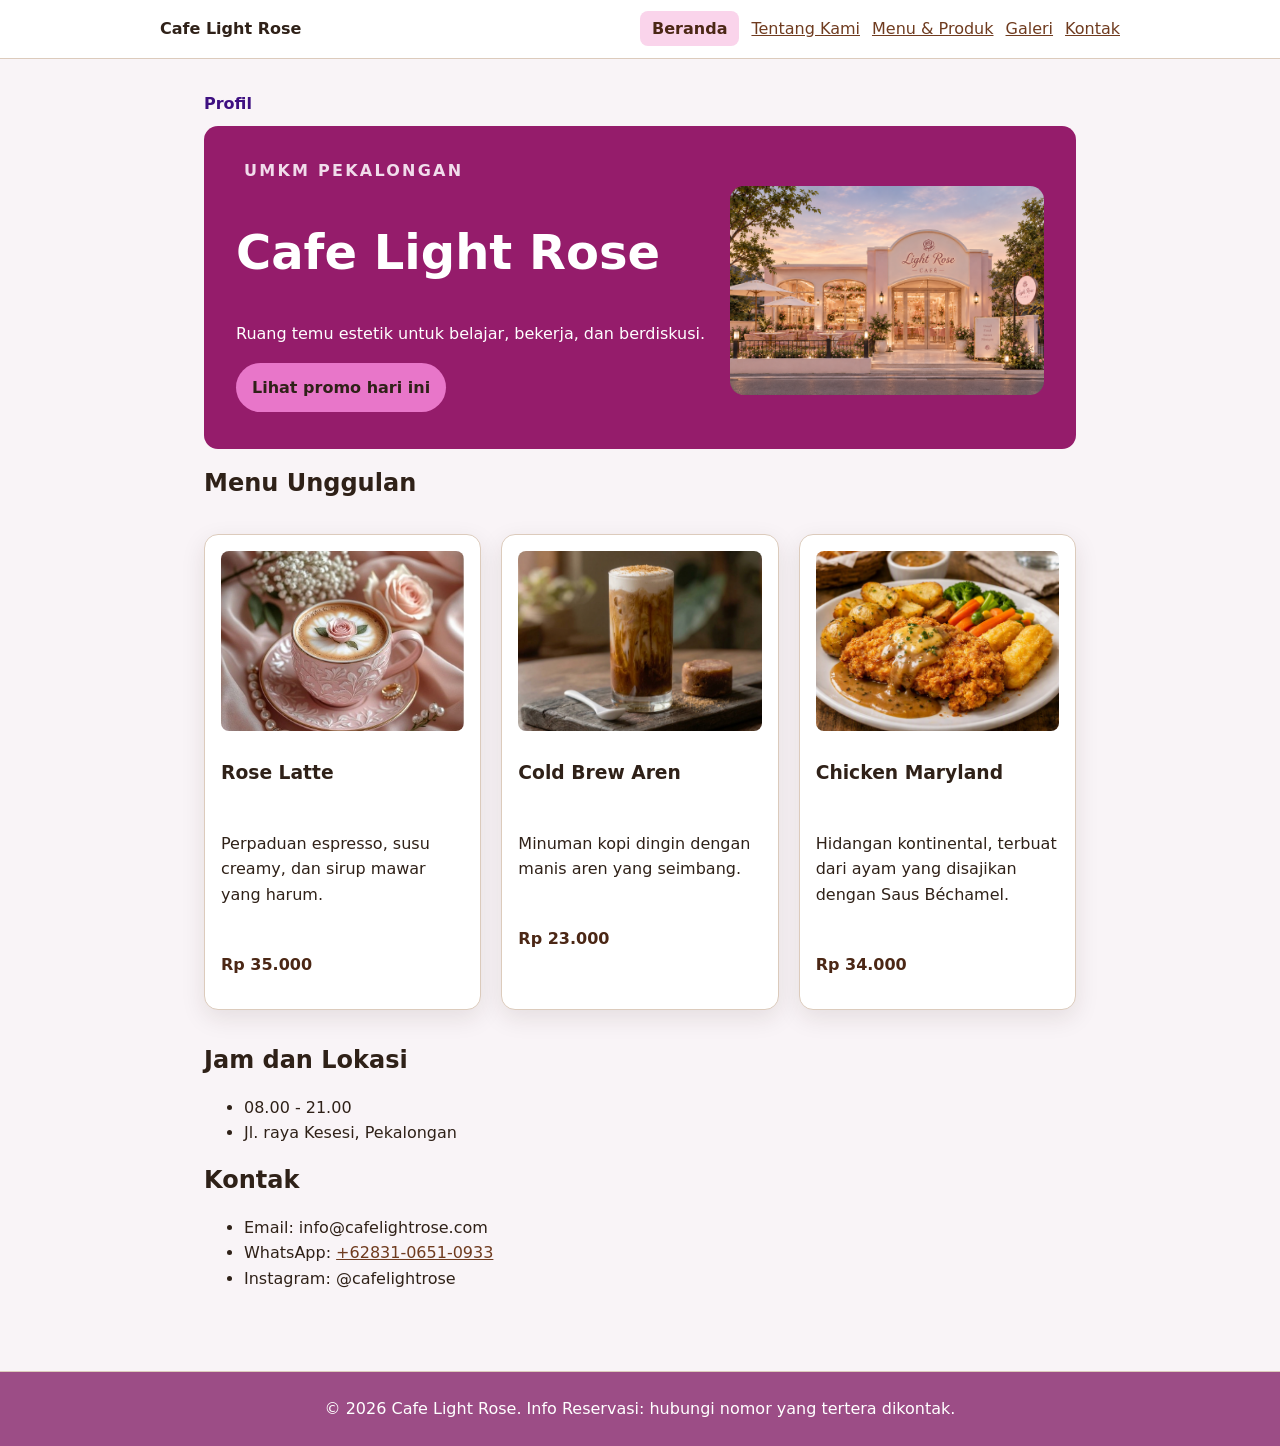
==== commit a104a546: "refactor katalog produk dengan function dan array methods" ====
--- a/index.html
+++ b/index.html
@@ -48,19 +48,22 @@
     </section>
     
     <section aria-labelledby="produk-title">
-      <h2 id="produk-title">Produk Unggulan</h2>  
+      <h2 id="produk-title">Menu Unggulan</h2>  
       <div class="product-list">
        <article class="product-card">
+        <img src="assets/images/coffeRose.jpg"alt="Rose Latte" class="product-image" width="160"height="150"/>
         <h3>Rose Latte</h3>
         <p>Perpaduan espresso, susu creamy, dan sirup mawar yang harum.</p>
         <p class="price">Rp 35.000</p>
       </article>
       <article class="product-card">
+       <img src="assets/images/ColdBrewAren.jpg"alt="Cold Brew Aren"class="product-image" width="160" height="150"/>
         <h3>Cold Brew Aren</h3>
         <p>Minuman kopi dingin dengan manis aren yang seimbang.</p>
         <p class="price">Rp 23.000</p>
       </article>
       <article class="product-card">
+        <img src="assets/images/ChikenMaryland.png" alt="Chicken Maryland"class="product-image" width="160" height="150"/>
         <h3>Chicken Maryland</h3>
         <p>Hidangan kontinental, terbuat dari ayam yang disajikan dengan Saus Béchamel.</p>
         <p class="price">Rp 34.000</p>
--- a/CSS/style.css
+++ b/CSS/style.css
@@ -390,7 +390,29 @@
 }
 
 .product-list {
-    padding-left: 1.2rem;
+    display: grid;
+    grid-template-columns: repeat(3, minmax(0, 1fr));
+    gap: 20px;
+    padding-left: 0;
+}
+
+.product-image {
+    width: 100%;
+    height: 180px;
+    object-fit: cover;
+    border-radius: var(--radius-sm);
+}
+
+@media (max-width: 768px) {
+    .product-list {
+        grid-template-columns: repeat(2, minmax(0, 1fr));
+    }
+}
+
+@media (max-width: 480px) {
+    .product-list {
+        grid-template-columns: 1fr;
+    }
 }
 
 .site-footer a {
@@ -582,4 +604,4 @@
   .nav ul#nav-menu.is-open {
     display: flex;
   }
-}+}
